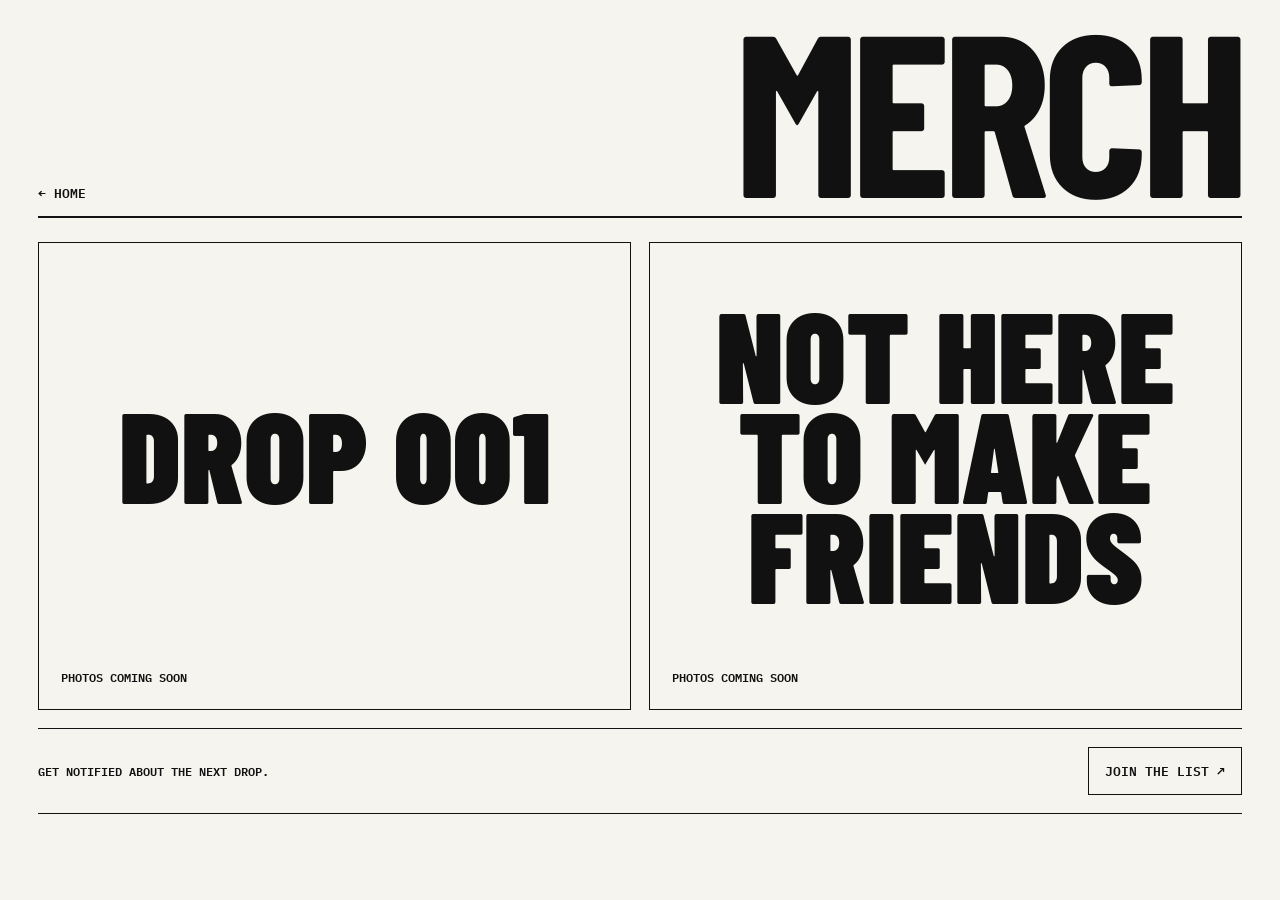
==== merch.html @ b244f8fb "Add files via upload" ====
<!doctype html>
<html lang="en">
<head>
  <meta charset="utf-8">
  <meta name="viewport" content="width=device-width, initial-scale=1">
  <meta name="theme-color" content="#f5f4ef">
  <title>Merch — Travis Kirk Lowry</title>
  <link rel="preconnect" href="https://fonts.googleapis.com">
  <link rel="preconnect" href="https://fonts.gstatic.com" crossorigin>
  <link href="https://fonts.googleapis.com/css2?family=Barlow+Condensed:wght@800;900&family=IBM+Plex+Mono:wght@500;600&display=swap" rel="stylesheet">
  <link rel="stylesheet" href="style.css">
</head>
<body>
  <main class="merch-page">
    <header class="merch-header">
      <a href="index.html" class="back-link">← HOME</a>
      <h1>MERCH</h1>
    </header>

    <section class="merch-grid" aria-label="Merchandise">
      <article class="merch-card placeholder-card">
        <div class="placeholder-art">DROP 001</div>
        <p>PHOTOS COMING SOON</p>
      </article>
      <article class="merch-card placeholder-card">
        <div class="placeholder-art">NOT HERE<br>TO MAKE<br>FRIENDS</div>
        <p>PHOTOS COMING SOON</p>
      </article>
    </section>

    <section class="drop-signup">
      <p>GET NOTIFIED ABOUT THE NEXT DROP.</p>
      <a class="signup-button" href="https://docs.google.com/forms/d/e/1FAIpQLSf_TBoPuL-lJ6dzP9VfzXKaVV7KLZNzaFkJ-c5-Rdd94JZRHQ/viewform?usp=publish-editor" target="_blank" rel="noopener">JOIN THE LIST ↗</a>
    </section>
  </main>
</body>
</html>
---- style.css ----
* {
  box-sizing: border-box;
}

:root {
  --paper: #f5f4ef;
  --ink: #111111;
  --word-alpha: .78;
  --rail-h: 72px;
}

html, body {
  margin: 0;
  min-height: 100%;
  background: var(--paper);
  color: var(--ink);
}

body {
  font-family: "IBM Plex Mono", ui-monospace, SFMono-Regular, Menlo, monospace;
}

a {
  color: inherit;
  text-decoration: none;
}

.hero {
  position: relative;
  width: 100%;
  height: 100svh;
  min-height: 620px;
  overflow: hidden;
  background: var(--paper);
  isolation: isolate;
}

.portrait-wrap {
  position: absolute;
  z-index: 1;
  inset: 10.5vh 3vw calc(var(--rail-h) + 2.5vh);
  margin: 0;
  display: grid;
  place-items: center;
  overflow: hidden;
}

.portrait {
  width: min(73vw, 1040px);
  height: 100%;
  object-fit: cover;
  object-position: 50% 48%;
  filter: grayscale(1) contrast(1.13) brightness(1.04);
  mix-blend-mode: multiply;
}

/* These words intentionally sit above the portrait and remain slightly transparent. */
.word {
  position: absolute;
  z-index: 2;
  left: 50%;
  width: 103vw;
  transform: translateX(-50%) scaleX(.88);
  transform-origin: center;
  text-align: center;
  font-family: "Barlow Condensed", Impact, "Arial Narrow", sans-serif;
  font-weight: 900;
  line-height: .76;
  letter-spacing: -.045em;
  color: rgba(17, 17, 17, var(--word-alpha));
  white-space: nowrap;
  pointer-events: none;
  user-select: none;
}

.word-top {
  top: .8vh;
  font-size: clamp(7.4rem, 18.6vw, 21rem);
}

.word-bottom {
  bottom: calc(var(--rail-h) + .8vh);
  font-size: clamp(9rem, 24vw, 28rem);
}

.rail {
  position: absolute;
  z-index: 4;
  left: 1.6vw;
  right: 1.6vw;
  bottom: max(8px, env(safe-area-inset-bottom));
  min-height: var(--rail-h);
  display: grid;
  grid-template-columns: 1.15fr 2.2fr .85fr .85fr .95fr .65fr;
  align-items: stretch;
  border-top: 1.5px solid rgba(17,17,17,.9);
  border-bottom: 1.5px solid rgba(17,17,17,.9);
  background: rgba(245, 244, 239, .86);
  backdrop-filter: blur(5px);
}

.rail-item {
  min-width: 0;
  display: flex;
  align-items: center;
  justify-content: center;
  padding: 10px 13px;
  font-size: clamp(.58rem, .72vw, .78rem);
  line-height: 1.15;
  font-weight: 600;
  text-align: center;
  text-transform: uppercase;
  border-left: 1px solid rgba(17,17,17,.55);
  transition: background .14s ease, color .14s ease;
}

.rail-item:first-child {
  border-left: 0;
}

a.rail-item:hover,
.rail-examples a:hover {
  background: var(--ink);
  color: var(--paper);
}

.rail-examples {
  display: grid;
  grid-template-columns: auto repeat(3, auto);
  gap: 10px;
}

.rail-examples a {
  padding: 4px 5px;
}

.rail-label {
  opacity: .62;
}

/* Merch */
.merch-page {
  min-height: 100svh;
  padding: 24px clamp(18px, 3vw, 54px) 54px;
}

.merch-header {
  display: flex;
  align-items: baseline;
  justify-content: space-between;
  border-bottom: 2px solid var(--ink);
  padding-bottom: 12px;
}

.merch-header h1 {
  margin: 0;
  font-family: "Barlow Condensed", Impact, sans-serif;
  font-size: clamp(5.5rem, 18vw, 17rem);
  line-height: .72;
  letter-spacing: -.04em;
}

.back-link {
  font-size: .8rem;
  font-weight: 600;
}

.merch-grid {
  display: grid;
  grid-template-columns: 1fr 1fr;
  gap: 18px;
  margin-top: 24px;
}

.merch-card {
  border: 1.5px solid var(--ink);
  min-height: 52vh;
  display: flex;
  flex-direction: column;
  justify-content: space-between;
}

.placeholder-card {
  padding: 22px;
}

.placeholder-art {
  min-height: 42vh;
  display: grid;
  place-items: center;
  text-align: center;
  font-family: "Barlow Condensed", Impact, sans-serif;
  font-size: clamp(4rem, 10vw, 10rem);
  font-weight: 900;
  line-height: .78;
}

.merch-card p,
.drop-signup p {
  margin: 0;
  font-size: .75rem;
  font-weight: 600;
}

.drop-signup {
  margin-top: 18px;
  padding: 18px 0;
  border-top: 1.5px solid var(--ink);
  border-bottom: 1.5px solid var(--ink);
  display: flex;
  justify-content: space-between;
  gap: 18px;
  align-items: center;
}

.signup-button {
  padding: 12px 16px;
  border: 1.5px solid var(--ink);
  font-size: .8rem;
  font-weight: 600;
}

.signup-button:hover {
  background: var(--ink);
  color: var(--paper);
}

@media (max-width: 900px) {
  :root { --rail-h: 112px; }

  .hero {
    min-height: 620px;
  }

  .portrait-wrap {
    inset: 11vh -7vw calc(var(--rail-h) + 1.5vh);
  }

  .portrait {
    width: 112vw;
    height: 100%;
    object-position: 50% 45%;
  }

  .word {
    width: 128vw;
  }

  .word-top {
    top: 1.4vh;
    font-size: clamp(5.6rem, 25vw, 12rem);
  }

  .word-bottom {
    bottom: calc(var(--rail-h) + 1.4vh);
    font-size: clamp(7.2rem, 34vw, 16rem);
  }

  .rail {
    left: 10px;
    right: 10px;
    grid-template-columns: repeat(3, 1fr);
  }

  .rail-item {
    font-size: .62rem;
    padding: 7px 8px;
    border-top: 1px solid rgba(17,17,17,.45);
  }

  .rail-item:nth-child(-n+3) {
    border-top: 0;
  }

  .rail-examples {
    grid-template-columns: repeat(3, auto);
    gap: 3px;
  }

  .rail-examples .rail-label {
    display: none;
  }

  .merch-grid {
    grid-template-columns: 1fr;
  }
}

@media (max-width: 560px) {
  :root { --rail-h: 142px; }

  .hero {
    min-height: 650px;
  }

  .portrait-wrap {
    inset: 12vh -24vw calc(var(--rail-h) + 1vh);
  }

  .portrait {
    width: 148vw;
    max-width: none;
    object-position: 51% 44%;
  }

  .word {
    width: 152vw;
    transform: translateX(-50%) scaleX(.77);
  }

  .word-top {
    top: 2vh;
    font-size: clamp(5rem, 31vw, 8.5rem);
  }

  .word-bottom {
    bottom: calc(var(--rail-h) + 1.2vh);
    font-size: clamp(7rem, 43vw, 12rem);
  }

  .rail {
    grid-template-columns: 1fr 1fr;
  }

  .rail-item:nth-child(3) {
    border-top: 1px solid rgba(17,17,17,.45);
  }

  .rail-item {
    min-height: 34px;
  }

  .rail-examples {
    grid-template-columns: repeat(3, auto);
  }

  .merch-header {
    align-items: flex-start;
  }

  .merch-header h1 {
    font-size: 28vw;
  }

  .drop-signup {
    align-items: stretch;
    flex-direction: column;
  }

  .signup-button {
    text-align: center;
  }
}
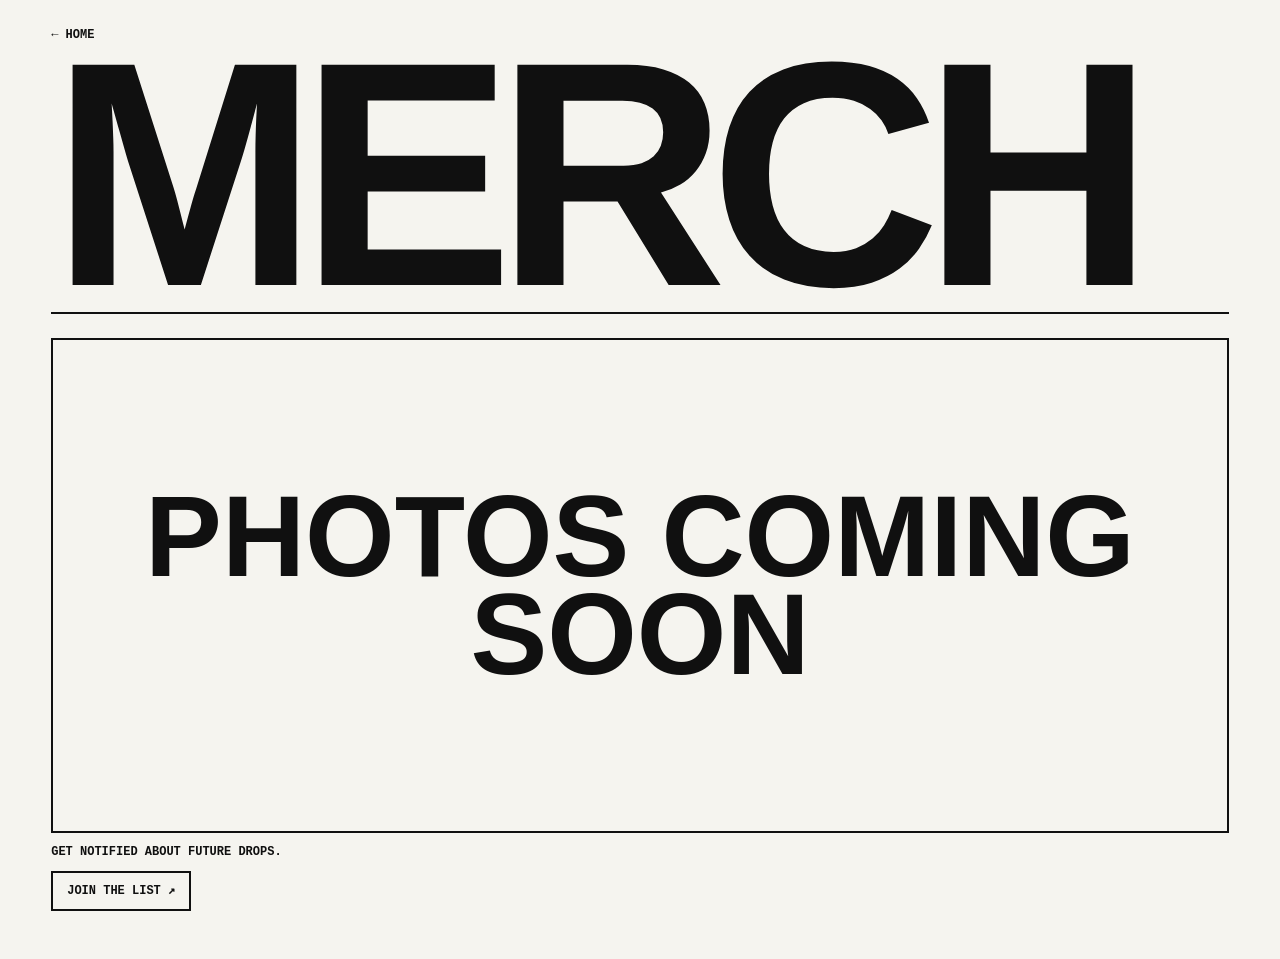
==== commit d0119682: "Add files via upload" ====
--- a/merch.html
+++ b/merch.html
@@ -5,32 +5,17 @@
   <meta name="viewport" content="width=device-width, initial-scale=1">
   <meta name="theme-color" content="#f5f4ef">
   <title>Merch — Travis Kirk Lowry</title>
-  <link rel="preconnect" href="https://fonts.googleapis.com">
-  <link rel="preconnect" href="https://fonts.gstatic.com" crossorigin>
-  <link href="https://fonts.googleapis.com/css2?family=Barlow+Condensed:wght@800;900&family=IBM+Plex+Mono:wght@500;600&display=swap" rel="stylesheet">
   <link rel="stylesheet" href="style.css">
 </head>
 <body>
   <main class="merch-page">
-    <header class="merch-header">
-      <a href="index.html" class="back-link">← HOME</a>
-      <h1>MERCH</h1>
-    </header>
+    <a href="index.html" class="back">← HOME</a>
+    <h1>MERCH</h1>
 
-    <section class="merch-grid" aria-label="Merchandise">
-      <article class="merch-card placeholder-card">
-        <div class="placeholder-art">DROP 001</div>
-        <p>PHOTOS COMING SOON</p>
-      </article>
-      <article class="merch-card placeholder-card">
-        <div class="placeholder-art">NOT HERE<br>TO MAKE<br>FRIENDS</div>
-        <p>PHOTOS COMING SOON</p>
-      </article>
-    </section>
-
-    <section class="drop-signup">
-      <p>GET NOTIFIED ABOUT THE NEXT DROP.</p>
-      <a class="signup-button" href="https://docs.google.com/forms/d/e/1FAIpQLSf_TBoPuL-lJ6dzP9VfzXKaVV7KLZNzaFkJ-c5-Rdd94JZRHQ/viewform?usp=publish-editor" target="_blank" rel="noopener">JOIN THE LIST ↗</a>
+    <section class="merch-placeholder">
+      <div>PHOTOS COMING SOON</div>
+      <p>GET NOTIFIED ABOUT FUTURE DROPS.</p>
+      <a class="join" href="https://docs.google.com/forms/d/e/1FAIpQLSf_TBoPuL-lJ6dzP9VfzXKaVV7KLZNzaFkJ-c5-Rdd94JZRHQ/viewform?usp=publish-editor" target="_blank" rel="noopener">JOIN THE LIST ↗</a>
     </section>
   </main>
 </body>
--- a/style.css
+++ b/style.css
@@ -1,353 +1,194 @@
-* {
-  box-sizing: border-box;
+*{box-sizing:border-box}
+
+:root{
+  --paper:#f5f4ef;
+  --ink:#101010;
 }
 
-:root {
-  --paper: #f5f4ef;
-  --ink: #111111;
-  --word-alpha: .78;
-  --rail-h: 72px;
+html,body{
+  margin:0;
+  width:100%;
+  min-height:100%;
+  background:var(--paper);
 }
 
-html, body {
-  margin: 0;
-  min-height: 100%;
-  background: var(--paper);
-  color: var(--ink);
+body{
+  color:var(--ink);
+  font-family:Arial,Helvetica,sans-serif;
 }
 
-body {
-  font-family: "IBM Plex Mono", ui-monospace, SFMono-Regular, Menlo, monospace;
+.hero{
+  width:100%;
+  min-height:100svh;
+  display:grid;
+  place-items:center;
+  overflow:hidden;
+  background:var(--paper);
 }
 
-a {
-  color: inherit;
-  text-decoration: none;
+/*
+  The approved concept is a vertically composed editorial poster.
+  Keep that composition intact instead of stretching it to browser width.
+*/
+.poster{
+  position:relative;
+  height:100svh;
+  aspect-ratio:1122 / 1402;
+  max-width:100vw;
+  overflow:hidden;
+  background:var(--paper);
 }
 
-.hero {
-  position: relative;
-  width: 100%;
-  height: 100svh;
-  min-height: 620px;
-  overflow: hidden;
-  background: var(--paper);
-  isolation: isolate;
+.poster-art{
+  display:block;
+  width:100%;
+  height:100%;
+  object-fit:contain;
 }
 
-.portrait-wrap {
-  position: absolute;
-  z-index: 1;
-  inset: 10.5vh 3vw calc(var(--rail-h) + 2.5vh);
-  margin: 0;
-  display: grid;
-  place-items: center;
-  overflow: hidden;
+/*
+  The footer text is temporarily baked into the approved mockup.
+  These invisible hotspots make every destination clickable while preserving
+  the exact visual target. When the final portrait arrives, we will rebuild
+  the poster from live HTML/CSS instead of baking in the artwork.
+*/
+.hotspots{
+  position:absolute;
+  inset:0;
+  z-index:3;
 }
 
-.portrait {
-  width: min(73vw, 1040px);
-  height: 100%;
-  object-fit: cover;
-  object-position: 50% 48%;
-  filter: grayscale(1) contrast(1.13) brightness(1.04);
-  mix-blend-mode: multiply;
+.spot{
+  position:absolute;
+  display:block;
 }
 
-/* These words intentionally sit above the portrait and remain slightly transparent. */
-.word {
-  position: absolute;
-  z-index: 2;
-  left: 50%;
-  width: 103vw;
-  transform: translateX(-50%) scaleX(.88);
-  transform-origin: center;
-  text-align: center;
-  font-family: "Barlow Condensed", Impact, "Arial Narrow", sans-serif;
-  font-weight: 900;
-  line-height: .76;
-  letter-spacing: -.045em;
-  color: rgba(17, 17, 17, var(--word-alpha));
-  white-space: nowrap;
-  pointer-events: none;
-  user-select: none;
+.examples a,
+.spot{
+  cursor:pointer;
 }
 
-.word-top {
-  top: .8vh;
-  font-size: clamp(7.4rem, 18.6vw, 21rem);
+.statement{
+  left:2.1%;
+  top:92.7%;
+  width:12.9%;
+  height:6.5%;
+  cursor:default;
 }
 
-.word-bottom {
-  bottom: calc(var(--rail-h) + .8vh);
-  font-size: clamp(9rem, 24vw, 28rem);
+.examples{
+  left:15.3%;
+  top:92.7%;
+  width:25.5%;
+  height:6.5%;
+  display:grid;
+  grid-template-columns:1fr 1.45fr 1fr;
+  gap:0;
 }
 
-.rail {
-  position: absolute;
-  z-index: 4;
-  left: 1.6vw;
-  right: 1.6vw;
-  bottom: max(8px, env(safe-area-inset-bottom));
-  min-height: var(--rail-h);
-  display: grid;
-  grid-template-columns: 1.15fr 2.2fr .85fr .85fr .95fr .65fr;
-  align-items: stretch;
-  border-top: 1.5px solid rgba(17,17,17,.9);
-  border-bottom: 1.5px solid rgba(17,17,17,.9);
-  background: rgba(245, 244, 239, .86);
-  backdrop-filter: blur(5px);
+.examples a{
+  display:block;
 }
 
-.rail-item {
-  min-width: 0;
-  display: flex;
-  align-items: center;
-  justify-content: center;
-  padding: 10px 13px;
-  font-size: clamp(.58rem, .72vw, .78rem);
-  line-height: 1.15;
-  font-weight: 600;
-  text-align: center;
-  text-transform: uppercase;
-  border-left: 1px solid rgba(17,17,17,.55);
-  transition: background .14s ease, color .14s ease;
+.shortform{
+  left:41.1%;
+  top:92.7%;
+  width:14.8%;
+  height:6.5%;
 }
 
-.rail-item:first-child {
-  border-left: 0;
+.longform{
+  left:56.0%;
+  top:92.7%;
+  width:14.6%;
+  height:6.5%;
 }
 
-a.rail-item:hover,
-.rail-examples a:hover {
-  background: var(--ink);
-  color: var(--paper);
+.newsletter{
+  left:70.7%;
+  top:92.7%;
+  width:14.9%;
+  height:6.5%;
 }
 
-.rail-examples {
-  display: grid;
-  grid-template-columns: auto repeat(3, auto);
-  gap: 10px;
+.merch{
+  left:85.7%;
+  top:92.7%;
+  width:12.2%;
+  height:6.5%;
 }
 
-.rail-examples a {
-  padding: 4px 5px;
+.spot:hover,
+.examples a:hover{
+  background:rgba(0,0,0,.045);
 }
 
-.rail-label {
-  opacity: .62;
-}
-
-/* Merch */
-.merch-page {
-  min-height: 100svh;
-  padding: 24px clamp(18px, 3vw, 54px) 54px;
-}
-
-.merch-header {
-  display: flex;
-  align-items: baseline;
-  justify-content: space-between;
-  border-bottom: 2px solid var(--ink);
-  padding-bottom: 12px;
-}
-
-.merch-header h1 {
-  margin: 0;
-  font-family: "Barlow Condensed", Impact, sans-serif;
-  font-size: clamp(5.5rem, 18vw, 17rem);
-  line-height: .72;
-  letter-spacing: -.04em;
-}
-
-.back-link {
-  font-size: .8rem;
-  font-weight: 600;
-}
-
-.merch-grid {
-  display: grid;
-  grid-template-columns: 1fr 1fr;
-  gap: 18px;
-  margin-top: 24px;
-}
-
-.merch-card {
-  border: 1.5px solid var(--ink);
-  min-height: 52vh;
-  display: flex;
-  flex-direction: column;
-  justify-content: space-between;
-}
-
-.placeholder-card {
-  padding: 22px;
-}
-
-.placeholder-art {
-  min-height: 42vh;
-  display: grid;
-  place-items: center;
-  text-align: center;
-  font-family: "Barlow Condensed", Impact, sans-serif;
-  font-size: clamp(4rem, 10vw, 10rem);
-  font-weight: 900;
-  line-height: .78;
-}
-
-.merch-card p,
-.drop-signup p {
-  margin: 0;
-  font-size: .75rem;
-  font-weight: 600;
-}
-
-.drop-signup {
-  margin-top: 18px;
-  padding: 18px 0;
-  border-top: 1.5px solid var(--ink);
-  border-bottom: 1.5px solid var(--ink);
-  display: flex;
-  justify-content: space-between;
-  gap: 18px;
-  align-items: center;
-}
-
-.signup-button {
-  padding: 12px 16px;
-  border: 1.5px solid var(--ink);
-  font-size: .8rem;
-  font-weight: 600;
-}
-
-.signup-button:hover {
-  background: var(--ink);
-  color: var(--paper);
-}
-
-@media (max-width: 900px) {
-  :root { --rail-h: 112px; }
-
-  .hero {
-    min-height: 620px;
-  }
-
-  .portrait-wrap {
-    inset: 11vh -7vw calc(var(--rail-h) + 1.5vh);
-  }
-
-  .portrait {
-    width: 112vw;
-    height: 100%;
-    object-position: 50% 45%;
-  }
-
-  .word {
-    width: 128vw;
-  }
-
-  .word-top {
-    top: 1.4vh;
-    font-size: clamp(5.6rem, 25vw, 12rem);
-  }
-
-  .word-bottom {
-    bottom: calc(var(--rail-h) + 1.4vh);
-    font-size: clamp(7.2rem, 34vw, 16rem);
-  }
-
-  .rail {
-    left: 10px;
-    right: 10px;
-    grid-template-columns: repeat(3, 1fr);
-  }
-
-  .rail-item {
-    font-size: .62rem;
-    padding: 7px 8px;
-    border-top: 1px solid rgba(17,17,17,.45);
-  }
-
-  .rail-item:nth-child(-n+3) {
-    border-top: 0;
-  }
-
-  .rail-examples {
-    grid-template-columns: repeat(3, auto);
-    gap: 3px;
-  }
-
-  .rail-examples .rail-label {
-    display: none;
-  }
-
-  .merch-grid {
-    grid-template-columns: 1fr;
+/* Wide desktop: preserve the portrait poster and allow quiet paper gutters. */
+@media (min-aspect-ratio:1122/1402){
+  .poster{
+    height:100svh;
+    width:auto;
   }
 }
 
-@media (max-width: 560px) {
-  :root { --rail-h: 142px; }
-
-  .hero {
-    min-height: 650px;
+/* Tall/narrow screens: fill width and allow a small amount of vertical crop if needed. */
+@media (max-aspect-ratio:1122/1402){
+  .poster{
+    width:100vw;
+    height:auto;
+    min-height:100svh;
+    aspect-ratio:1122 / 1402;
   }
 
-  .portrait-wrap {
-    inset: 12vh -24vw calc(var(--rail-h) + 1vh);
-  }
-
-  .portrait {
-    width: 148vw;
-    max-width: none;
-    object-position: 51% 44%;
-  }
-
-  .word {
-    width: 152vw;
-    transform: translateX(-50%) scaleX(.77);
-  }
-
-  .word-top {
-    top: 2vh;
-    font-size: clamp(5rem, 31vw, 8.5rem);
-  }
-
-  .word-bottom {
-    bottom: calc(var(--rail-h) + 1.2vh);
-    font-size: clamp(7rem, 43vw, 12rem);
-  }
-
-  .rail {
-    grid-template-columns: 1fr 1fr;
-  }
-
-  .rail-item:nth-child(3) {
-    border-top: 1px solid rgba(17,17,17,.45);
-  }
-
-  .rail-item {
-    min-height: 34px;
-  }
-
-  .rail-examples {
-    grid-template-columns: repeat(3, auto);
-  }
-
-  .merch-header {
-    align-items: flex-start;
-  }
-
-  .merch-header h1 {
-    font-size: 28vw;
-  }
-
-  .drop-signup {
-    align-items: stretch;
-    flex-direction: column;
-  }
-
-  .signup-button {
-    text-align: center;
+  .poster-art{
+    width:100%;
+    height:auto;
   }
 }
+
+/* Merch placeholder */
+.merch-page{
+  min-height:100svh;
+  padding:24px clamp(18px,4vw,64px) 48px;
+  background:var(--paper);
+}
+
+.back{
+  color:var(--ink);
+  text-decoration:none;
+  font:700 12px/1 monospace;
+}
+
+.merch-page h1{
+  margin:12px 0 0;
+  font:900 clamp(7rem,25vw,26rem)/.75 Impact,"Arial Narrow",sans-serif;
+  letter-spacing:-.055em;
+}
+
+.merch-placeholder{
+  border-top:2px solid var(--ink);
+  margin-top:18px;
+  padding-top:24px;
+}
+
+.merch-placeholder div{
+  min-height:55vh;
+  display:grid;
+  place-items:center;
+  border:2px solid var(--ink);
+  font:900 clamp(3rem,9vw,9rem)/.85 Impact,"Arial Narrow",sans-serif;
+  text-align:center;
+}
+
+.merch-placeholder p{
+  font:700 12px/1.2 monospace;
+}
+
+.join{
+  display:inline-block;
+  color:var(--ink);
+  text-decoration:none;
+  border:2px solid var(--ink);
+  padding:12px 14px;
+  font:700 12px/1 monospace;
+}
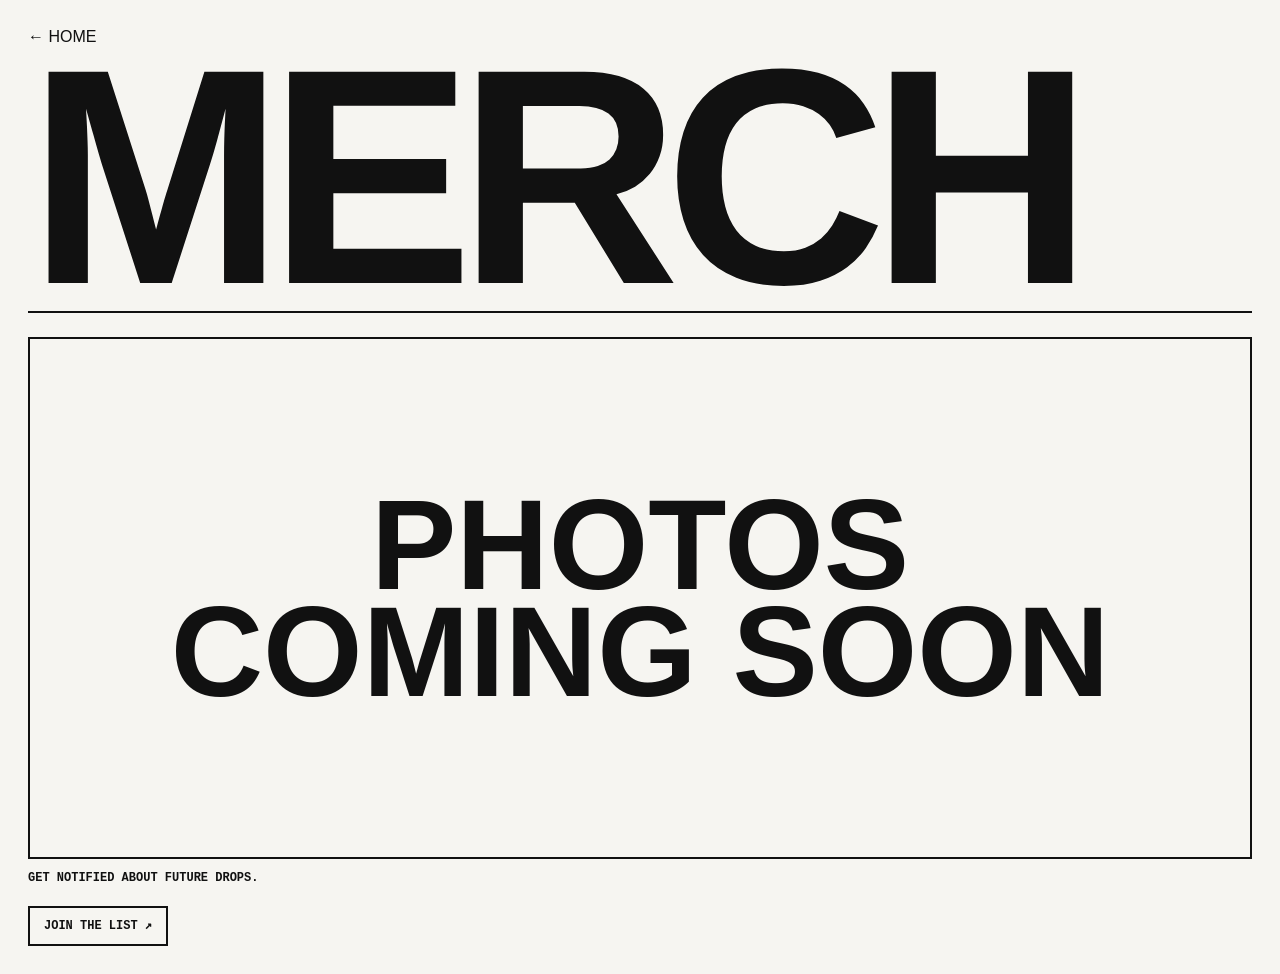
==== commit 0a3bbaaf: "Add files via upload" ====
--- a/merch.html
+++ b/merch.html
@@ -3,19 +3,21 @@
 <head>
   <meta charset="utf-8">
   <meta name="viewport" content="width=device-width, initial-scale=1">
-  <meta name="theme-color" content="#f5f4ef">
+  <meta name="theme-color" content="#f6f5f1">
   <title>Merch — Travis Kirk Lowry</title>
   <link rel="stylesheet" href="style.css">
 </head>
 <body>
   <main class="merch-page">
-    <a href="index.html" class="back">← HOME</a>
+    <a href="index.html">← HOME</a>
     <h1>MERCH</h1>
 
     <section class="merch-placeholder">
-      <div>PHOTOS COMING SOON</div>
+      <div class="art">PHOTOS<br>COMING SOON</div>
       <p>GET NOTIFIED ABOUT FUTURE DROPS.</p>
-      <a class="join" href="https://docs.google.com/forms/d/e/1FAIpQLSf_TBoPuL-lJ6dzP9VfzXKaVV7KLZNzaFkJ-c5-Rdd94JZRHQ/viewform?usp=publish-editor" target="_blank" rel="noopener">JOIN THE LIST ↗</a>
+      <a class="join"
+         href="https://docs.google.com/forms/d/e/1FAIpQLSf_TBoPuL-lJ6dzP9VfzXKaVV7KLZNzaFkJ-c5-Rdd94JZRHQ/viewform?usp=publish-editor"
+         target="_blank" rel="noopener">JOIN THE LIST ↗</a>
     </section>
   </main>
 </body>
--- a/style.css
+++ b/style.css
@@ -1,8 +1,7 @@
 *{box-sizing:border-box}
 
 :root{
-  --paper:#f5f4ef;
-  --ink:#101010;
+  --paper:#f6f5f1;
 }
 
 html,body{
@@ -13,8 +12,7 @@
 }
 
 body{
-  color:var(--ink);
-  font-family:Arial,Helvetica,sans-serif;
+  overflow-x:hidden;
 }
 
 .hero{
@@ -22,18 +20,13 @@
   min-height:100svh;
   display:grid;
   place-items:center;
-  overflow:hidden;
   background:var(--paper);
 }
 
-/*
-  The approved concept is a vertically composed editorial poster.
-  Keep that composition intact instead of stretching it to browser width.
-*/
 .poster{
   position:relative;
   height:100svh;
-  aspect-ratio:1122 / 1402;
+  aspect-ratio:2 / 3;
   max-width:100vw;
   overflow:hidden;
   background:var(--paper);
@@ -46,16 +39,10 @@
   object-fit:contain;
 }
 
-/*
-  The footer text is temporarily baked into the approved mockup.
-  These invisible hotspots make every destination clickable while preserving
-  the exact visual target. When the final portrait arrives, we will rebuild
-  the poster from live HTML/CSS instead of baking in the artwork.
-*/
 .hotspots{
   position:absolute;
   inset:0;
-  z-index:3;
+  z-index:2;
 }
 
 .spot{
@@ -63,81 +50,61 @@
   display:block;
 }
 
-.examples a,
-.spot{
-  cursor:pointer;
-}
-
 .statement{
-  left:2.1%;
-  top:92.7%;
-  width:12.9%;
-  height:6.5%;
+  left:3.8%;
+  top:92.8%;
+  width:17%;
+  height:5.5%;
   cursor:default;
 }
 
-.examples{
-  left:15.3%;
-  top:92.7%;
-  width:25.5%;
-  height:6.5%;
-  display:grid;
-  grid-template-columns:1fr 1.45fr 1fr;
-  gap:0;
-}
-
-.examples a{
-  display:block;
-}
-
 .shortform{
-  left:41.1%;
-  top:92.7%;
-  width:14.8%;
-  height:6.5%;
+  left:22.4%;
+  top:92.8%;
+  width:19.1%;
+  height:5.5%;
 }
 
 .longform{
-  left:56.0%;
-  top:92.7%;
-  width:14.6%;
-  height:6.5%;
+  left:42.7%;
+  top:92.8%;
+  width:19%;
+  height:5.5%;
 }
 
 .newsletter{
-  left:70.7%;
-  top:92.7%;
-  width:14.9%;
-  height:6.5%;
+  left:62.5%;
+  top:92.8%;
+  width:20%;
+  height:5.5%;
 }
 
 .merch{
-  left:85.7%;
-  top:92.7%;
-  width:12.2%;
-  height:6.5%;
+  left:83.1%;
+  top:92.8%;
+  width:14%;
+  height:5.5%;
 }
 
-.spot:hover,
-.examples a:hover{
+.shortform:hover,
+.longform:hover,
+.newsletter:hover,
+.merch:hover{
   background:rgba(0,0,0,.045);
 }
 
-/* Wide desktop: preserve the portrait poster and allow quiet paper gutters. */
-@media (min-aspect-ratio:1122/1402){
+@media (min-aspect-ratio:2/3){
   .poster{
     height:100svh;
     width:auto;
   }
 }
 
-/* Tall/narrow screens: fill width and allow a small amount of vertical crop if needed. */
-@media (max-aspect-ratio:1122/1402){
+@media (max-aspect-ratio:2/3){
   .poster{
     width:100vw;
     height:auto;
     min-height:100svh;
-    aspect-ratio:1122 / 1402;
   }
 
   .poster-art{
@@ -146,38 +113,39 @@
   }
 }
 
-/* Merch placeholder */
+/* Merch placeholder page */
 .merch-page{
   min-height:100svh;
-  padding:24px clamp(18px,4vw,64px) 48px;
   background:var(--paper);
+  padding:28px;
+  font-family:Arial,Helvetica,sans-serif;
+  color:#111;
 }
 
-.back{
-  color:var(--ink);
+.merch-page a{
+  color:inherit;
   text-decoration:none;
-  font:700 12px/1 monospace;
 }
 
 .merch-page h1{
-  margin:12px 0 0;
-  font:900 clamp(7rem,25vw,26rem)/.75 Impact,"Arial Narrow",sans-serif;
-  letter-spacing:-.055em;
+  margin:20px 0 0;
+  font:900 clamp(7rem,24vw,24rem)/.72 Impact,"Arial Narrow",sans-serif;
+  letter-spacing:-.05em;
 }
 
 .merch-placeholder{
-  border-top:2px solid var(--ink);
-  margin-top:18px;
+  margin-top:24px;
+  border-top:2px solid #111;
   padding-top:24px;
 }
 
-.merch-placeholder div{
-  min-height:55vh;
+.merch-placeholder .art{
+  min-height:58vh;
+  border:2px solid #111;
   display:grid;
   place-items:center;
-  border:2px solid var(--ink);
-  font:900 clamp(3rem,9vw,9rem)/.85 Impact,"Arial Narrow",sans-serif;
   text-align:center;
+  font:900 clamp(3rem,10vw,9rem)/.84 Impact,"Arial Narrow",sans-serif;
 }
 
 .merch-placeholder p{
@@ -186,9 +154,8 @@
 
 .join{
   display:inline-block;
-  color:var(--ink);
-  text-decoration:none;
-  border:2px solid var(--ink);
+  margin-top:8px;
+  border:2px solid #111;
   padding:12px 14px;
   font:700 12px/1 monospace;
 }
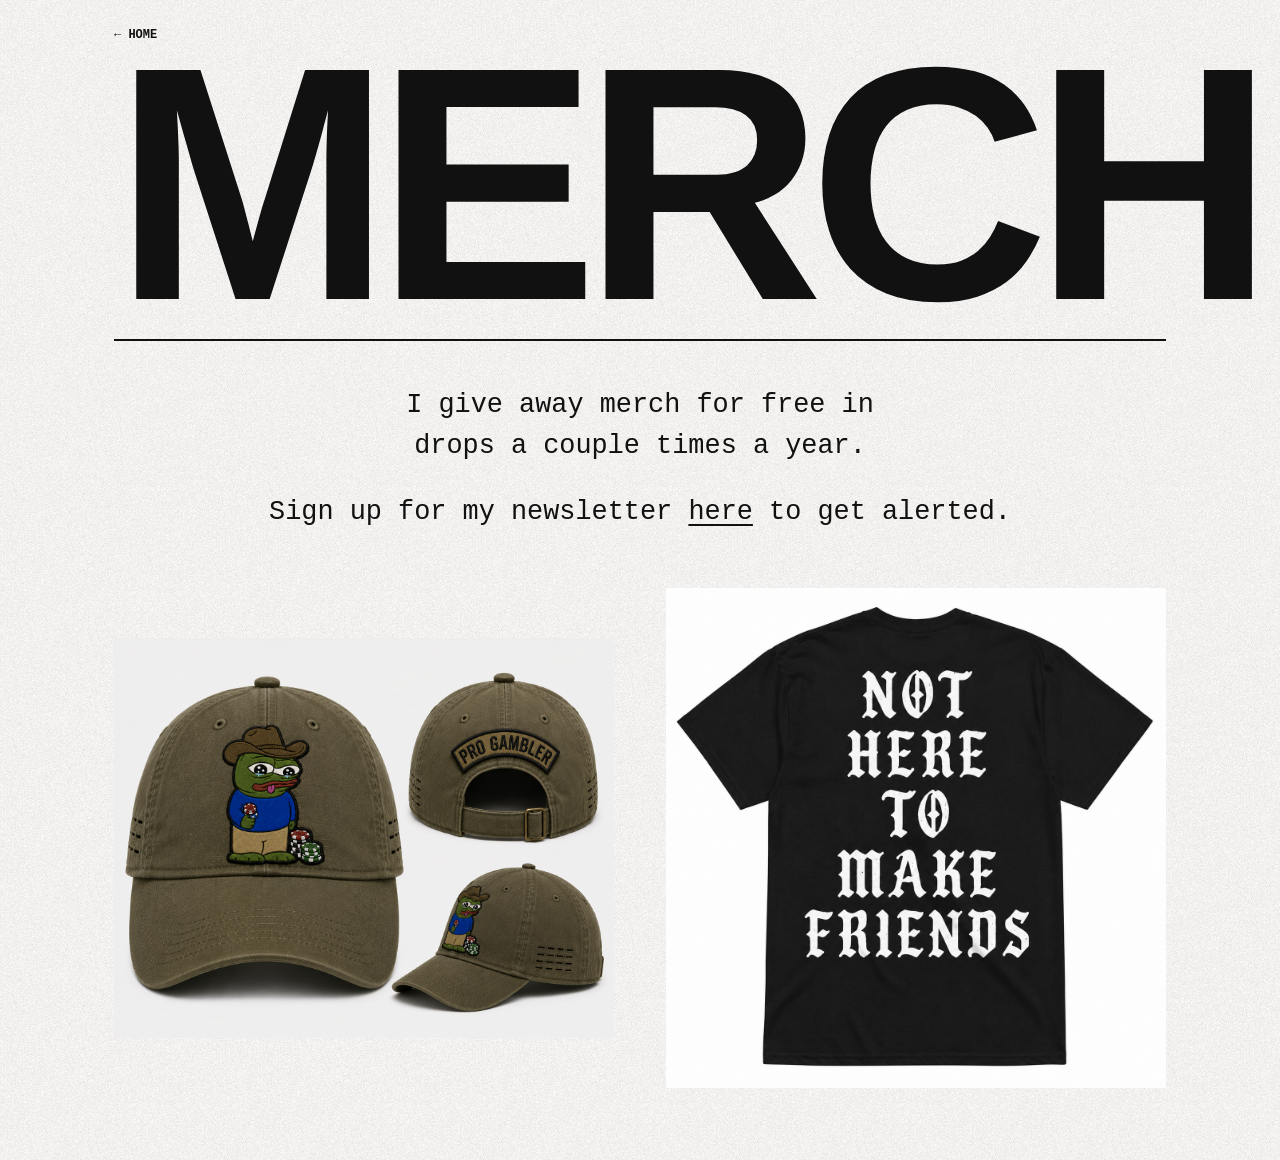
==== commit 897c298e: "Add files via upload" ====
--- a/merch.html
+++ b/merch.html
@@ -6,18 +6,31 @@
   <meta name="theme-color" content="#f6f5f1">
   <title>Merch — Travis Kirk Lowry</title>
   <link rel="stylesheet" href="style.css">
+  <link rel="icon" href="/favicon.ico" sizes="any">
+  <link rel="icon" type="image/png" sizes="32x32" href="/assets/favicon-32.png">
+  <link rel="icon" type="image/png" sizes="16x16" href="/assets/favicon-16.png">
+  <link rel="apple-touch-icon" sizes="180x180" href="/assets/apple-touch-icon.png">
+  <link rel="icon" type="image/png" sizes="192x192" href="/assets/favicon-192.png">
 </head>
 <body>
-  <main class="merch-page">
-    <a href="index.html">← HOME</a>
+  <main class="merch-page merch-live">
+    <a href="index.html" class="merch-back">← HOME</a>
+
     <h1>MERCH</h1>
+    <div class="merch-rule"></div>
 
-    <section class="merch-placeholder">
-      <div class="art">PHOTOS<br>COMING SOON</div>
-      <p>GET NOTIFIED ABOUT FUTURE DROPS.</p>
-      <a class="join"
-         href="https://docs.google.com/forms/d/e/1FAIpQLSf_TBoPuL-lJ6dzP9VfzXKaVV7KLZNzaFkJ-c5-Rdd94JZRHQ/viewform?usp=publish-editor"
-         target="_blank" rel="noopener">JOIN THE LIST ↗</a>
+    <section class="merch-intro">
+      <p>I give away merch for free in<br class="desktop-break"> drops a couple times a year.</p>
+      <p>Sign up for my newsletter <a href="https://docs.google.com/forms/d/e/1FAIpQLSf_TBoPuL-lJ6dzP9VfzXKaVV7KLZNzaFkJ-c5-Rdd94JZRHQ/viewform?usp=publish-editor" target="_blank" rel="noopener">here</a> to get alerted.</p>
+    </section>
+
+    <section class="merch-products" aria-label="Merch">
+      <figure>
+        <img src="assets/merch-hat.png" alt="Pro Gambler hat">
+      </figure>
+      <figure>
+        <img src="assets/merch-shirt.png" alt="Not Here to Make Friends black T-shirt">
+      </figure>
     </section>
   </main>
 </body>
--- a/style.css
+++ b/style.css
@@ -8,7 +8,9 @@
   margin:0;
   width:100%;
   min-height:100%;
-  background:var(--paper);
+  background-color:var(--paper);
+  background-image:url("assets/paper-grain.png");
+  background-repeat:repeat;
 }
 
 body{
@@ -20,7 +22,9 @@
   min-height:100svh;
   display:grid;
   place-items:center;
-  background:var(--paper);
+  background-color:var(--paper);
+  background-image:url("assets/paper-grain.png");
+  background-repeat:repeat;
 }
 
 .poster{
@@ -101,15 +105,42 @@
 }
 
 @media (max-aspect-ratio:2/3){
+  /*
+    Mobile fix:
+    Keep the poster box at the exact same 2:3 ratio as the artwork.
+    Previously min-height:100svh made the invisible link layer taller than
+    the image on tall phones, so the tap targets sat below the visible buttons.
+  */
+  .hero{
+    min-height:100svh;
+    align-content:start;
+  }
+
   .poster{
     width:100vw;
     height:auto;
-    min-height:100svh;
+    min-height:0;
+    aspect-ratio:2 / 3;
   }
 
   .poster-art{
     width:100%;
-    height:auto;
+    height:100%;
+    object-fit:contain;
+  }
+
+  .hotspots{
+    z-index:10;
+    pointer-events:auto;
+  }
+
+  .shortform,
+  .longform,
+  .newsletter,
+  .merch{
+    pointer-events:auto;
+    touch-action:manipulation;
+    -webkit-tap-highlight-color:rgba(0,0,0,.08);
   }
 }
 
@@ -159,3 +190,129 @@
   padding:12px 14px;
   font:700 12px/1 monospace;
 }
+
+
+/* Desktop edge-blend: the gutters use the same grain family as the poster. */
+.poster::before,
+.poster::after{
+  content:"";
+  position:absolute;
+  top:0;
+  bottom:0;
+  width:18px;
+  z-index:1;
+  pointer-events:none;
+}
+
+.poster::before{
+  left:0;
+  background:linear-gradient(90deg, rgba(246,245,241,.82), rgba(246,245,241,0));
+}
+
+.poster::after{
+  right:0;
+  background:linear-gradient(270deg, rgba(246,245,241,.82), rgba(246,245,241,0));
+}
+
+
+/* ===== MERCH PAGE V2 ===== */
+.merch-live{
+  max-width:1180px;
+  margin:0 auto;
+  padding:24px clamp(24px,5vw,72px) 72px;
+  background:transparent;
+}
+
+.merch-back{
+  display:inline-block;
+  margin-bottom:24px;
+  color:#111;
+  text-decoration:none;
+  font:700 12px/1 "Courier New",monospace;
+}
+
+.merch-live h1{
+  margin:0;
+  text-align:center;
+  font-family:Impact,"Arial Narrow",sans-serif;
+  font-size:clamp(9rem,26vw,22rem);
+  font-weight:900;
+  line-height:.72;
+  letter-spacing:-.045em;
+  color:#111;
+}
+
+.merch-rule{
+  width:100%;
+  border-top:2px solid #111;
+  margin:34px 0 44px;
+}
+
+.merch-intro{
+  max-width:760px;
+  margin:0 auto 54px;
+  text-align:center;
+  color:#111;
+  font-family:"Courier New",Courier,monospace;
+  font-size:clamp(1.15rem,2.1vw,1.8rem);
+  line-height:1.55;
+}
+
+.merch-intro p{
+  margin:0 0 24px;
+}
+
+.merch-intro a{
+  color:#111;
+  text-decoration:underline;
+  text-decoration-thickness:2px;
+  text-underline-offset:5px;
+}
+
+.merch-products{
+  display:grid;
+  grid-template-columns:1fr 1fr;
+  gap:clamp(24px,4vw,54px);
+  align-items:center;
+}
+
+.merch-products figure{
+  margin:0;
+  min-width:0;
+}
+
+.merch-products img{
+  display:block;
+  width:100%;
+  height:auto;
+  object-fit:contain;
+}
+
+@media(max-width:700px){
+  .merch-live{
+    padding:18px 18px 48px;
+  }
+
+  .merch-live h1{
+    font-size:31vw;
+  }
+
+  .merch-rule{
+    margin:24px 0 30px;
+  }
+
+  .merch-intro{
+    margin-bottom:36px;
+    font-size:1rem;
+    line-height:1.5;
+  }
+
+  .desktop-break{
+    display:none;
+  }
+
+  .merch-products{
+    grid-template-columns:1fr;
+    gap:28px;
+  }
+}
